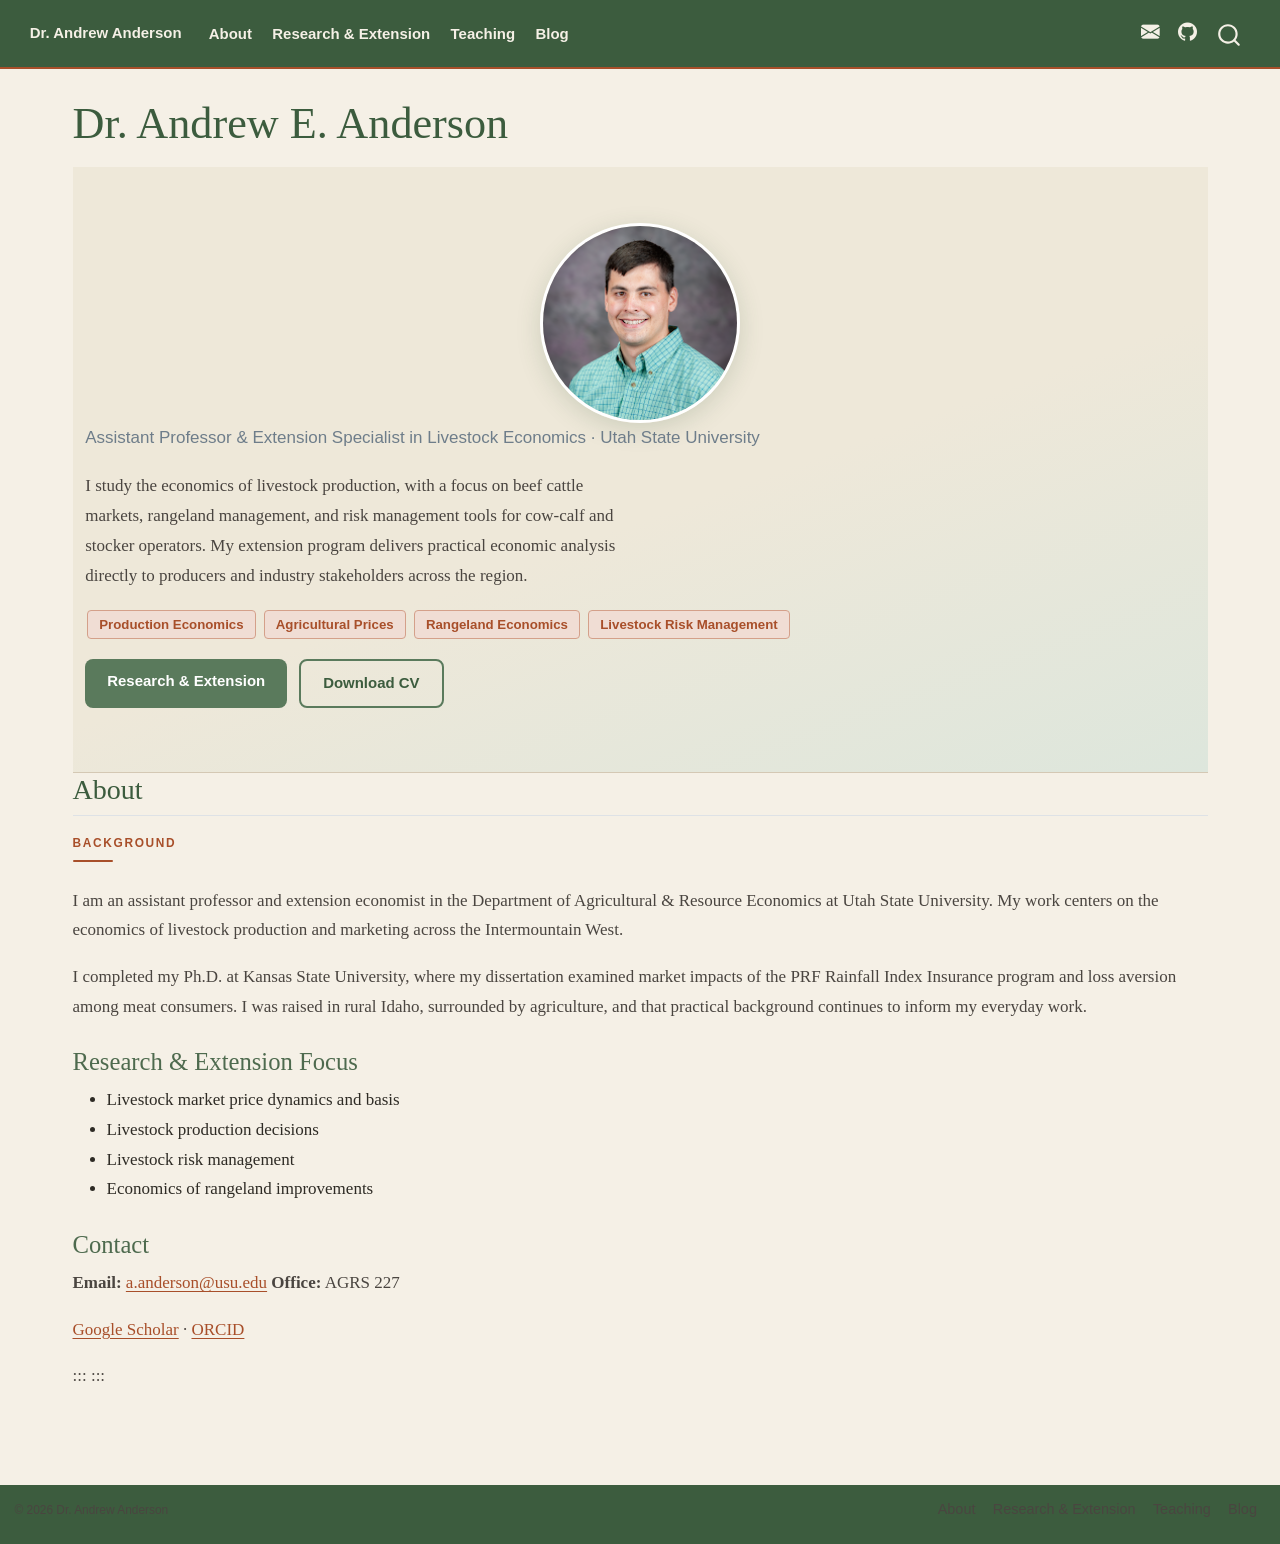
==== docs/index.html @ 00d7567e "Fix headshotalighnment" ====
<!DOCTYPE html>
<html xmlns="http://www.w3.org/1999/xhtml" lang="en" xml:lang="en"><head>

<meta charset="utf-8">
<meta name="generator" content="quarto-1.9.29">

<meta name="viewport" content="width=device-width, initial-scale=1.0, user-scalable=yes">


<title>Dr.&nbsp;Andrew Anderson</title>
<style>
/* Default styles provided by pandoc.
** See https://pandoc.org/MANUAL.html#variables-for-html for config info.
*/
code{white-space: pre-wrap;}
span.smallcaps{font-variant: small-caps;}
div.columns{display: flex; gap: min(4vw, 1.5em);}
div.column{flex: auto; overflow-x: auto;}
div.hanging-indent{margin-left: 1.5em; text-indent: -1.5em;}
ul.task-list{list-style: none;}
ul.task-list li input[type="checkbox"] {
  width: 0.8em;
  margin: 0 0.8em 0.2em -1em; /* quarto-specific, see https://github.com/quarto-dev/quarto-cli/issues/4556 */ 
  vertical-align: middle;
}
</style>


<script src="site_libs/quarto-nav/quarto-nav.js"></script>
<script src="site_libs/quarto-nav/headroom.min.js"></script>
<script src="site_libs/clipboard/clipboard.min.js"></script>
<script src="site_libs/quarto-search/autocomplete.umd.js"></script>
<script src="site_libs/quarto-search/fuse.min.js"></script>
<script src="site_libs/quarto-search/quarto-search.js"></script>
<meta name="quarto:offset" content="./">
<link href="./images/Headshot.png" rel="icon" type="image/png">
<script src="site_libs/quarto-html/quarto.js" type="module"></script>
<script src="site_libs/quarto-html/tabsets/tabsets.js" type="module"></script>
<script src="site_libs/quarto-html/popper.min.js"></script>
<script src="site_libs/quarto-html/tippy.umd.min.js"></script>
<script src="site_libs/quarto-html/anchor.min.js"></script>
<link href="site_libs/quarto-html/tippy.css" rel="stylesheet">
<link href="site_libs/quarto-html/quarto-syntax-highlighting-dfa48a90d809c806c7ea2d5aecd9fc66.css" rel="stylesheet" id="quarto-text-highlighting-styles">
<script src="site_libs/bootstrap/bootstrap.min.js"></script>
<link href="site_libs/bootstrap/bootstrap-icons.css" rel="stylesheet">
<link href="site_libs/bootstrap/bootstrap-d1b714ae72debda6baafd112ce04a500.min.css" rel="stylesheet" append-hash="true" id="quarto-bootstrap" data-mode="light">
<script id="quarto-search-options" type="application/json">{
  "location": "navbar",
  "copy-button": false,
  "collapse-after": 3,
  "panel-placement": "end",
  "type": "overlay",
  "limit": 50,
  "keyboard-shortcut": [
    "f",
    "/",
    "s"
  ],
  "show-item-context": false,
  "language": {
    "search-no-results-text": "No results",
    "search-matching-documents-text": "matching documents",
    "search-copy-link-title": "Copy link to search",
    "search-hide-matches-text": "Hide additional matches",
    "search-more-match-text": "more match in this document",
    "search-more-matches-text": "more matches in this document",
    "search-clear-button-title": "Clear",
    "search-text-placeholder": "",
    "search-detached-cancel-button-title": "Cancel",
    "search-submit-button-title": "Submit",
    "search-label": "Search"
  }
}</script>
<style>html{ scroll-behavior: smooth; }</style>


<link rel="stylesheet" href="styles.css">
</head>

<body class="nav-fixed quarto-light">

<div id="quarto-search-results"></div>
  <header id="quarto-header" class="headroom fixed-top">
    <nav class="navbar navbar-expand-lg " data-bs-theme="dark">
      <div class="navbar-container container-fluid">
      <div class="navbar-brand-container mx-auto">
    <a class="navbar-brand" href="./index.html">
    <span class="navbar-title">Dr.&nbsp;Andrew Anderson</span>
    </a>
  </div>
            <div id="quarto-search" class="" title="Search"></div>
          <button class="navbar-toggler" type="button" data-bs-toggle="collapse" data-bs-target="#navbarCollapse" aria-controls="navbarCollapse" role="menu" aria-expanded="false" aria-label="Toggle navigation" onclick="if (window.quartoToggleHeadroom) { window.quartoToggleHeadroom(); }">
  <span class="navbar-toggler-icon"></span>
</button>
          <div class="collapse navbar-collapse" id="navbarCollapse">
            <ul class="navbar-nav navbar-nav-scroll me-auto">
  <li class="nav-item">
    <a class="nav-link active" href="./index.html" aria-current="page"> 
<span class="menu-text">About</span></a>
  </li>  
  <li class="nav-item">
    <a class="nav-link" href="./work.html"> 
<span class="menu-text">Research &amp; Extension</span></a>
  </li>  
  <li class="nav-item">
    <a class="nav-link" href="./teaching.html"> 
<span class="menu-text">Teaching</span></a>
  </li>  
  <li class="nav-item">
    <a class="nav-link" href="./blog/index.html"> 
<span class="menu-text">Blog</span></a>
  </li>  
</ul>
            <ul class="navbar-nav navbar-nav-scroll ms-auto">
  <li class="nav-item compact">
    <a class="nav-link" href="mailto:andrewemeryanderson@gmail.com"> <i class="bi bi-envelope-fill" role="img" aria-label="Email">
</i> 
<span class="menu-text"></span></a>
  </li>  
  <li class="nav-item compact">
    <a class="nav-link" href="https://github.com/yourusername"> <i class="bi bi-github" role="img" aria-label="GitHub">
</i> 
<span class="menu-text"></span></a>
  </li>  
</ul>
          </div> <!-- /navcollapse -->
            <div class="quarto-navbar-tools">
</div>
      </div> <!-- /container-fluid -->
    </nav>
</header>
<!-- content -->
<div id="quarto-content" class="quarto-container page-columns page-rows-contents page-layout-full page-navbar">
<!-- sidebar -->
<!-- margin-sidebar -->
    
<!-- main -->
<main class="content column-page" id="quarto-document-content"><header id="title-block-header" class="quarto-title-block"><h1 style="font-size:2.6rem; color:#3c5c3e; line-height:1.15; margin-bottom:0.2rem;" class="title display-7">
          Dr. Andrew E. Anderson
        </h1></header>




<div class="hero-band">
  <div class="container">
    <div class="row align-items-left g-5">
      <div class="col-md-auto text-center">
      <img src="images/Headshot.png" class="profile-photo" alt="Dr. Andrew E. Anderson">
      </div>
      <div class="col">
        
        <p style="font-family:Arial,sans-serif; font-size:1rem; color:#6e7d8a; margin-bottom:1.1rem;">
          Assistant Professor &amp; Extension Specialist in Livestock Economics · Utah State University
        </p>
        <p style="max-width:560px;">
          I study the economics of livestock production, with a focus on beef cattle markets,
          rangeland management, and risk management tools for cow-calf and
          stocker operators. My extension program delivers practical economic analysis directly to
          producers and industry stakeholders across the region.
        </p>
        <div class="mb-3">
          <span class="tag">Production Economics</span>
          <span class="tag">Agricultural Prices</span>
          <span class="tag">Rangeland Economics</span>
          <span class="tag">Livestock Risk Management</span>
        </div>
        <div style="display:flex; gap:12px; flex-wrap:wrap; margin-top:4px;">
          <a href="./work.html" class="btn-sage">Research &amp; Extension</a>
          <a href="cv.pdf" class="btn-outline">Download CV</a>
        </div>
      </div>
    </div>
  </div>
</div>
<section id="about" class="level2">
<h2 class="anchored" data-anchor-id="about">About</h2>
<span class="section-label">Background</span>
<div class="rule-accent">

</div>
<p>I am an assistant professor and extension economist in the Department of Agricultural &amp; Resource Economics at Utah State University. My work centers on the economics of livestock production and marketing across the Intermountain West.</p>
<p>I completed my Ph.D.&nbsp;at Kansas State University, where my dissertation examined market impacts of the PRF Rainfall Index Insurance program and loss aversion among meat consumers. I was raised in rural Idaho, surrounded by agriculture, and that practical background continues to inform my everyday work.</p>
<div class="row mt-4">
<section id="research-extension-focus" class="level3 col-md-8">
<h3 class="anchored" data-anchor-id="research-extension-focus">Research &amp; Extension Focus</h3>
<ul>
<li>Livestock market price dynamics and basis</li>
<li>Livestock production decisions</li>
<li>Livestock risk management</li>
<li>Economics of rangeland improvements</li>
</ul>
</section>
</div>
<section id="contact" class="level3">
<h3 class="anchored" data-anchor-id="contact">Contact</h3>
<p><strong>Email:</strong> <a href="mailto:a.anderson@usu.edu">a.anderson@usu.edu</a> <strong>Office:</strong> AGRS 227</p>
<p><a href="https://scholar.google.com/citations?user=sE1rhdYAAAAJ&amp;hl=en">Google Scholar</a> · <a href="https://orcid.org/0009-0000-9478-0703">ORCID</a></p>
<p>::: :::</p>


</section>
</section>

</main> <!-- /main -->
<script id="quarto-html-after-body" type="application/javascript">
  window.document.addEventListener("DOMContentLoaded", function (event) {
    const icon = "";
    const anchorJS = new window.AnchorJS();
    anchorJS.options = {
      placement: 'right',
      icon: icon
    };
    anchorJS.add('.anchored');
    const isCodeAnnotation = (el) => {
      for (const clz of el.classList) {
        if (clz.startsWith('code-annotation-')) {                     
          return true;
        }
      }
      return false;
    }
    const onCopySuccess = function(e) {
      // button target
      const button = e.trigger;
      // don't keep focus
      button.blur();
      // flash "checked"
      button.classList.add('code-copy-button-checked');
      var currentTitle = button.getAttribute("title");
      button.setAttribute("title", "Copied!");
      let tooltip;
      if (window.bootstrap) {
        button.setAttribute("data-bs-toggle", "tooltip");
        button.setAttribute("data-bs-placement", "left");
        button.setAttribute("data-bs-title", "Copied!");
        tooltip = new bootstrap.Tooltip(button, 
          { trigger: "manual", 
            customClass: "code-copy-button-tooltip",
            offset: [0, -8]});
        tooltip.show();    
      }
      setTimeout(function() {
        if (tooltip) {
          tooltip.hide();
          button.removeAttribute("data-bs-title");
          button.removeAttribute("data-bs-toggle");
          button.removeAttribute("data-bs-placement");
        }
        button.setAttribute("title", currentTitle);
        button.classList.remove('code-copy-button-checked');
      }, 1000);
      // clear code selection
      e.clearSelection();
    }
    const getTextToCopy = function(trigger) {
      const outerScaffold = trigger.parentElement.cloneNode(true);
      const codeEl = outerScaffold.querySelector('code');
      for (const childEl of codeEl.children) {
        if (isCodeAnnotation(childEl)) {
          childEl.remove();
        }
      }
      return codeEl.innerText;
    }
    const clipboard = new window.ClipboardJS('.code-copy-button:not([data-in-quarto-modal])', {
      text: getTextToCopy
    });
    clipboard.on('success', onCopySuccess);
    if (window.document.getElementById('quarto-embedded-source-code-modal')) {
      const clipboardModal = new window.ClipboardJS('.code-copy-button[data-in-quarto-modal]', {
        text: getTextToCopy,
        container: window.document.getElementById('quarto-embedded-source-code-modal')
      });
      clipboardModal.on('success', onCopySuccess);
    }
      var localhostRegex = new RegExp(/^(?:http|https):\/\/localhost\:?[0-9]*\//);
      var mailtoRegex = new RegExp(/^mailto:/);
        var filterRegex = new RegExp("https:\/\/aanderson-agecon\.github\.io");
      var isInternal = (href) => {
          return filterRegex.test(href) || localhostRegex.test(href) || mailtoRegex.test(href);
      }
      // Inspect non-navigation links and adorn them if external
     var links = window.document.querySelectorAll('a[href]:not(.nav-link):not(.navbar-brand):not(.toc-action):not(.sidebar-link):not(.sidebar-item-toggle):not(.pagination-link):not(.no-external):not([aria-hidden]):not(.dropdown-item):not(.quarto-navigation-tool):not(.about-link)');
      for (var i=0; i<links.length; i++) {
        const link = links[i];
        if (!isInternal(link.href)) {
          // undo the damage that might have been done by quarto-nav.js in the case of
          // links that we want to consider external
          if (link.dataset.originalHref !== undefined) {
            link.href = link.dataset.originalHref;
          }
            // target, if specified
            link.setAttribute("target", "_blank");
            if (link.getAttribute("rel") === null) {
              link.setAttribute("rel", "noopener");
            }
        }
      }
    function tippyHover(el, contentFn, onTriggerFn, onUntriggerFn) {
      const config = {
        allowHTML: true,
        maxWidth: 500,
        delay: 100,
        arrow: false,
        appendTo: function(el) {
            return el.parentElement;
        },
        interactive: true,
        interactiveBorder: 10,
        theme: 'quarto',
        placement: 'bottom-start',
      };
      if (contentFn) {
        config.content = contentFn;
      }
      if (onTriggerFn) {
        config.onTrigger = onTriggerFn;
      }
      if (onUntriggerFn) {
        config.onUntrigger = onUntriggerFn;
      }
      window.tippy(el, config); 
    }
    const noterefs = window.document.querySelectorAll('a[role="doc-noteref"]');
    for (var i=0; i<noterefs.length; i++) {
      const ref = noterefs[i];
      tippyHover(ref, function() {
        // use id or data attribute instead here
        let href = ref.getAttribute('data-footnote-href') || ref.getAttribute('href');
        try { href = new URL(href).hash; } catch {}
        const id = href.replace(/^#\/?/, "");
        const note = window.document.getElementById(id);
        if (note) {
          return note.innerHTML;
        } else {
          return "";
        }
      });
    }
    const xrefs = window.document.querySelectorAll('a.quarto-xref');
    const processXRef = (id, note) => {
      // Strip column container classes
      const stripColumnClz = (el) => {
        el.classList.remove("page-full", "page-columns");
        if (el.children) {
          for (const child of el.children) {
            stripColumnClz(child);
          }
        }
      }
      stripColumnClz(note)
      if (id === null || id.startsWith('sec-')) {
        // Special case sections, only their first couple elements
        const container = document.createElement("div");
        if (note.children && note.children.length > 2) {
          container.appendChild(note.children[0].cloneNode(true));
          for (let i = 1; i < note.children.length; i++) {
            const child = note.children[i];
            if (child.tagName === "P" && child.innerText === "") {
              continue;
            } else {
              container.appendChild(child.cloneNode(true));
              break;
            }
          }
          if (window.Quarto?.typesetMath) {
            window.Quarto.typesetMath(container);
          }
          return container.innerHTML
        } else {
          if (window.Quarto?.typesetMath) {
            window.Quarto.typesetMath(note);
          }
          return note.innerHTML;
        }
      } else {
        // Remove any anchor links if they are present
        const anchorLink = note.querySelector('a.anchorjs-link');
        if (anchorLink) {
          anchorLink.remove();
        }
        if (window.Quarto?.typesetMath) {
          window.Quarto.typesetMath(note);
        }
        if (note.classList.contains("callout")) {
          return note.outerHTML;
        } else {
          return note.innerHTML;
        }
      }
    }
    for (var i=0; i<xrefs.length; i++) {
      const xref = xrefs[i];
      tippyHover(xref, undefined, function(instance) {
        instance.disable();
        let url = xref.getAttribute('href');
        let hash = undefined; 
        if (url.startsWith('#')) {
          hash = url;
        } else {
          try { hash = new URL(url).hash; } catch {}
        }
        if (hash) {
          const id = hash.replace(/^#\/?/, "");
          const note = window.document.getElementById(id);
          if (note !== null) {
            try {
              const html = processXRef(id, note.cloneNode(true));
              instance.setContent(html);
            } finally {
              instance.enable();
              instance.show();
            }
          } else {
            // See if we can fetch this
            fetch(url.split('#')[0])
            .then(res => res.text())
            .then(html => {
              const parser = new DOMParser();
              const htmlDoc = parser.parseFromString(html, "text/html");
              const note = htmlDoc.getElementById(id);
              if (note !== null) {
                const html = processXRef(id, note);
                instance.setContent(html);
              } 
            }).finally(() => {
              instance.enable();
              instance.show();
            });
          }
        } else {
          // See if we can fetch a full url (with no hash to target)
          // This is a special case and we should probably do some content thinning / targeting
          fetch(url)
          .then(res => res.text())
          .then(html => {
            const parser = new DOMParser();
            const htmlDoc = parser.parseFromString(html, "text/html");
            const note = htmlDoc.querySelector('main.content');
            if (note !== null) {
              // This should only happen for chapter cross references
              // (since there is no id in the URL)
              // remove the first header
              if (note.children.length > 0 && note.children[0].tagName === "HEADER") {
                note.children[0].remove();
              }
              const html = processXRef(null, note);
              instance.setContent(html);
            } 
          }).finally(() => {
            instance.enable();
            instance.show();
          });
        }
      }, function(instance) {
      });
    }
        let selectedAnnoteEl;
        const selectorForAnnotation = ( cell, annotation) => {
          let cellAttr = 'data-code-cell="' + cell + '"';
          let lineAttr = 'data-code-annotation="' +  annotation + '"';
          const selector = 'span[' + cellAttr + '][' + lineAttr + ']';
          return selector;
        }
        const selectCodeLines = (annoteEl) => {
          const doc = window.document;
          const targetCell = annoteEl.getAttribute("data-target-cell");
          const targetAnnotation = annoteEl.getAttribute("data-target-annotation");
          const annoteSpan = window.document.querySelector(selectorForAnnotation(targetCell, targetAnnotation));
          const lines = annoteSpan.getAttribute("data-code-lines").split(",");
          const lineIds = lines.map((line) => {
            return targetCell + "-" + line;
          })
          let top = null;
          let height = null;
          let parent = null;
          if (lineIds.length > 0) {
              //compute the position of the single el (top and bottom and make a div)
              const el = window.document.getElementById(lineIds[0]);
              top = el.offsetTop;
              height = el.offsetHeight;
              parent = el.parentElement.parentElement;
            if (lineIds.length > 1) {
              const lastEl = window.document.getElementById(lineIds[lineIds.length - 1]);
              const bottom = lastEl.offsetTop + lastEl.offsetHeight;
              height = bottom - top;
            }
            if (top !== null && height !== null && parent !== null) {
              // cook up a div (if necessary) and position it 
              let div = window.document.getElementById("code-annotation-line-highlight");
              if (div === null) {
                div = window.document.createElement("div");
                div.setAttribute("id", "code-annotation-line-highlight");
                div.style.position = 'absolute';
                parent.appendChild(div);
              }
              div.style.top = top - 2 + "px";
              div.style.height = height + 4 + "px";
              div.style.left = 0;
              let gutterDiv = window.document.getElementById("code-annotation-line-highlight-gutter");
              if (gutterDiv === null) {
                gutterDiv = window.document.createElement("div");
                gutterDiv.setAttribute("id", "code-annotation-line-highlight-gutter");
                gutterDiv.style.position = 'absolute';
                const codeCell = window.document.getElementById(targetCell);
                const gutter = codeCell.querySelector('.code-annotation-gutter');
                gutter.appendChild(gutterDiv);
              }
              gutterDiv.style.top = top - 2 + "px";
              gutterDiv.style.height = height + 4 + "px";
            }
            selectedAnnoteEl = annoteEl;
          }
        };
        const unselectCodeLines = () => {
          const elementsIds = ["code-annotation-line-highlight", "code-annotation-line-highlight-gutter"];
          elementsIds.forEach((elId) => {
            const div = window.document.getElementById(elId);
            if (div) {
              div.remove();
            }
          });
          selectedAnnoteEl = undefined;
        };
          // Handle positioning of the toggle
      window.addEventListener(
        "resize",
        throttle(() => {
          elRect = undefined;
          if (selectedAnnoteEl) {
            selectCodeLines(selectedAnnoteEl);
          }
        }, 10)
      );
      function throttle(fn, ms) {
      let throttle = false;
      let timer;
        return (...args) => {
          if(!throttle) { // first call gets through
              fn.apply(this, args);
              throttle = true;
          } else { // all the others get throttled
              if(timer) clearTimeout(timer); // cancel #2
              timer = setTimeout(() => {
                fn.apply(this, args);
                timer = throttle = false;
              }, ms);
          }
        };
      }
        // Attach click handler to the DT
        const annoteDls = window.document.querySelectorAll('dt[data-target-cell]');
        for (const annoteDlNode of annoteDls) {
          annoteDlNode.addEventListener('click', (event) => {
            const clickedEl = event.target;
            if (clickedEl !== selectedAnnoteEl) {
              unselectCodeLines();
              const activeEl = window.document.querySelector('dt[data-target-cell].code-annotation-active');
              if (activeEl) {
                activeEl.classList.remove('code-annotation-active');
              }
              selectCodeLines(clickedEl);
              clickedEl.classList.add('code-annotation-active');
            } else {
              // Unselect the line
              unselectCodeLines();
              clickedEl.classList.remove('code-annotation-active');
            }
          });
        }
    const findCites = (el) => {
      const parentEl = el.parentElement;
      if (parentEl) {
        const cites = parentEl.dataset.cites;
        if (cites) {
          return {
            el,
            cites: cites.split(' ')
          };
        } else {
          return findCites(el.parentElement)
        }
      } else {
        return undefined;
      }
    };
    var bibliorefs = window.document.querySelectorAll('a[role="doc-biblioref"]');
    for (var i=0; i<bibliorefs.length; i++) {
      const ref = bibliorefs[i];
      const citeInfo = findCites(ref);
      if (citeInfo) {
        tippyHover(citeInfo.el, function() {
          var popup = window.document.createElement('div');
          citeInfo.cites.forEach(function(cite) {
            var citeDiv = window.document.createElement('div');
            citeDiv.classList.add('hanging-indent');
            citeDiv.classList.add('csl-entry');
            var biblioDiv = window.document.getElementById('ref-' + cite);
            if (biblioDiv) {
              citeDiv.innerHTML = biblioDiv.innerHTML;
            }
            popup.appendChild(citeDiv);
          });
          return popup.innerHTML;
        });
      }
    }
  });
  </script>
</div> <!-- /content -->
<footer class="footer">
  <div class="nav-footer">
    <div class="nav-footer-left">
<p>© 2026 Dr.&nbsp;Andrew Anderson</p>
</div>   
    <div class="nav-footer-center">
      &nbsp;
    </div>
    <div class="nav-footer-right">
      <ul class="footer-items list-unstyled">
    <li class="nav-item">
    <a class="nav-link" href="./index.html">
<p>About</p>
</a>
  </li>  
    <li class="nav-item">
    <a class="nav-link" href="./work.html">
<p>Research &amp; Extension</p>
</a>
  </li>  
    <li class="nav-item">
    <a class="nav-link" href="./teaching.html">
<p>Teaching</p>
</a>
  </li>  
    <li class="nav-item">
    <a class="nav-link" href="./blog/index.html">
<p>Blog</p>
</a>
  </li>  
</ul>
    </div>
  </div>
</footer>




<script src="site_libs/quarto-html/zenscroll-min.js"></script>
</body></html>
---- docs/site_libs/quarto-html/tippy.css ----
.tippy-box[data-animation=fade][data-state=hidden]{opacity:0}[data-tippy-root]{max-width:calc(100vw - 10px)}.tippy-box{position:relative;background-color:#333;color:#fff;border-radius:4px;font-size:14px;line-height:1.4;white-space:normal;outline:0;transition-property:transform,visibility,opacity}.tippy-box[data-placement^=top]>.tippy-arrow{bottom:0}.tippy-box[data-placement^=top]>.tippy-arrow:before{bottom:-7px;left:0;border-width:8px 8px 0;border-top-color:initial;transform-origin:center top}.tippy-box[data-placement^=bottom]>.tippy-arrow{top:0}.tippy-box[data-placement^=bottom]>.tippy-arrow:before{top:-7px;left:0;border-width:0 8px 8px;border-bottom-color:initial;transform-origin:center bottom}.tippy-box[data-placement^=left]>.tippy-arrow{right:0}.tippy-box[data-placement^=left]>.tippy-arrow:before{border-width:8px 0 8px 8px;border-left-color:initial;right:-7px;transform-origin:center left}.tippy-box[data-placement^=right]>.tippy-arrow{left:0}.tippy-box[data-placement^=right]>.tippy-arrow:before{left:-7px;border-width:8px 8px 8px 0;border-right-color:initial;transform-origin:center right}.tippy-box[data-inertia][data-state=visible]{transition-timing-function:cubic-bezier(.54,1.5,.38,1.11)}.tippy-arrow{width:16px;height:16px;color:#333}.tippy-arrow:before{content:"";position:absolute;border-color:transparent;border-style:solid}.tippy-content{position:relative;padding:5px 9px;z-index:1}
---- docs/site_libs/quarto-html/quarto-syntax-highlighting-dfa48a90d809c806c7ea2d5aecd9fc66.css ----
/* quarto syntax highlight colors */
:root {
  --quarto-hl-ot-color: #003B4F;
  --quarto-hl-at-color: #657422;
  --quarto-hl-ss-color: #20794D;
  --quarto-hl-an-color: #5E5E5E;
  --quarto-hl-fu-color: #4758AB;
  --quarto-hl-st-color: #20794D;
  --quarto-hl-cf-color: #003B4F;
  --quarto-hl-op-color: #5E5E5E;
  --quarto-hl-er-color: #AD0000;
  --quarto-hl-bn-color: #AD0000;
  --quarto-hl-al-color: #AD0000;
  --quarto-hl-va-color: #111111;
  --quarto-hl-bu-color: inherit;
  --quarto-hl-ex-color: inherit;
  --quarto-hl-pp-color: #AD0000;
  --quarto-hl-in-color: #5E5E5E;
  --quarto-hl-vs-color: #20794D;
  --quarto-hl-wa-color: #5E5E5E;
  --quarto-hl-do-color: #5E5E5E;
  --quarto-hl-im-color: #00769E;
  --quarto-hl-ch-color: #20794D;
  --quarto-hl-dt-color: #AD0000;
  --quarto-hl-fl-color: #AD0000;
  --quarto-hl-co-color: #5E5E5E;
  --quarto-hl-cv-color: #5E5E5E;
  --quarto-hl-cn-color: #8f5902;
  --quarto-hl-sc-color: #5E5E5E;
  --quarto-hl-dv-color: #AD0000;
  --quarto-hl-kw-color: #003B4F;
}

/* other quarto variables */
:root {
  --quarto-font-monospace: SFMono-Regular, Menlo, Monaco, Consolas, "Liberation Mono", "Courier New", monospace;
}

/* syntax highlight based on Pandoc's rules */
pre > code.sourceCode > span {
  color: #003B4F;
}

code.sourceCode > span {
  color: #003B4F;
}

div.sourceCode,
div.sourceCode pre.sourceCode {
  color: #003B4F;
}

/* Normal */
code span {
  color: #003B4F;
}

/* Alert */
code span.al {
  color: #AD0000;
  font-style: inherit;
}

/* Annotation */
code span.an {
  color: #5E5E5E;
  font-style: inherit;
}

/* Attribute */
code span.at {
  color: #657422;
  font-style: inherit;
}

/* BaseN */
code span.bn {
  color: #AD0000;
  font-style: inherit;
}

/* BuiltIn */
code span.bu {
  font-style: inherit;
}

/* ControlFlow */
code span.cf {
  color: #003B4F;
  font-weight: bold;
  font-style: inherit;
}

/* Char */
code span.ch {
  color: #20794D;
  font-style: inherit;
}

/* Constant */
code span.cn {
  color: #8f5902;
  font-style: inherit;
}

/* Comment */
code span.co {
  color: #5E5E5E;
  font-style: inherit;
}

/* CommentVar */
code span.cv {
  color: #5E5E5E;
  font-style: italic;
}

/* Documentation */
code span.do {
  color: #5E5E5E;
  font-style: italic;
}

/* DataType */
code span.dt {
  color: #AD0000;
  font-style: inherit;
}

/* DecVal */
code span.dv {
  color: #AD0000;
  font-style: inherit;
}

/* Error */
code span.er {
  color: #AD0000;
  font-style: inherit;
}

/* Extension */
code span.ex {
  font-style: inherit;
}

/* Float */
code span.fl {
  color: #AD0000;
  font-style: inherit;
}

/* Function */
code span.fu {
  color: #4758AB;
  font-style: inherit;
}

/* Import */
code span.im {
  color: #00769E;
  font-style: inherit;
}

/* Information */
code span.in {
  color: #5E5E5E;
  font-style: inherit;
}

/* Keyword */
code span.kw {
  color: #003B4F;
  font-weight: bold;
  font-style: inherit;
}

/* Operator */
code span.op {
  color: #5E5E5E;
  font-style: inherit;
}

/* Other */
code span.ot {
  color: #003B4F;
  font-style: inherit;
}

/* Preprocessor */
code span.pp {
  color: #AD0000;
  font-style: inherit;
}

/* SpecialChar */
code span.sc {
  color: #5E5E5E;
  font-style: inherit;
}

/* SpecialString */
code span.ss {
  color: #20794D;
  font-style: inherit;
}

/* String */
code span.st {
  color: #20794D;
  font-style: inherit;
}

/* Variable */
code span.va {
  color: #111111;
  font-style: inherit;
}

/* VerbatimString */
code span.vs {
  color: #20794D;
  font-style: inherit;
}

/* Warning */
code span.wa {
  color: #5E5E5E;
  font-style: italic;
}

.prevent-inlining {
  content: "</";
}

/*# sourceMappingURL=916b8b1f574d6be81b69014f6125e791.css.map */
---- docs/styles.css ----
/* ══════════════════════════════════════════════════════
   Dr. Andrew Anderson — Quarto Website
   Palette: sage, rust, sand — western livestock
   ══════════════════════════════════════════════════════ */

:root {
  --sage:      #5a7a5c;
  --sage-dk:   #3c5c3e;
  --rust:      #a84f2a;
  --rust-lt:   #f0ddd4;
  --sand:      #f5f0e6;
  --sand-dk:   #ede4d4;
  --slate:     #6e7d8a;
  --charcoal:  #2e2b25;
  --radius:    8px;
  --shadow:    0 2px 12px rgba(0,0,0,0.07);
  --trans:     0.2s ease;
}

/* ── Base ───────────────────────────────────────────── */
body {
  background-color: var(--sand) !important;
  color: var(--charcoal);
  font-family: 'Georgia', serif;
  line-height: 1.75;
}

h1, h2, h3, h4 {
  font-family: 'Georgia', serif;
  font-weight: normal;
  color: var(--sage-dk);
}

p { color: #4a4540; }
a { color: var(--rust); transition: color var(--trans); }
a:hover { color: var(--sage-dk); text-decoration: none; }

hr { border-color: #d8ccbc; margin: 2.5rem 0; }

/* ── Navbar ─────────────────────────────────────────── */
.navbar { background-color: var(--sage-dk) !important; border-bottom: 2px solid var(--rust); }
.navbar-brand,
.navbar-nav .nav-link { color: #f5f0e6 !important; font-family: 'Arial', sans-serif; font-size: 0.88rem; font-weight: 600; }
.navbar-nav .nav-link:hover { color: var(--rust-lt) !important; }

/* ── Hero ───────────────────────────────────────────── */
.hero-band {
  background: linear-gradient(160deg, #eee8d9 55%, #dde6dc 100%);
  padding: 56px 0 64px;
  border-bottom: 1px solid #d4c8b4;
}

.profile-photo {
  width: 200px; height: 200px;
  border-radius: 50%;
  object-fit: cover;
  border: 3px solid white;
  box-shadow: 0 6px 24px rgba(60,92,62,0.18);
}

.profile-placeholder {
  width: 200px; height: 200px;
  border-radius: 50%;
  background: linear-gradient(135deg, #b8ccba 0%, #8aad8d 100%);
  display: flex; align-items: center; justify-content: center;
  font-family: 'Arial', sans-serif; font-size: 0.75rem;
  color: var(--sage-dk); text-align: center;
  border: 3px solid white;
  box-shadow: 0 6px 24px rgba(60,92,62,0.18);
}

/* ── Tags ───────────────────────────────────────────── */
.tag {
  display: inline-block;
  background: var(--rust-lt);
  color: var(--rust);
  border: 1px solid #d4a08a;
  border-radius: 4px;
  padding: 2px 11px;
  font-family: 'Arial', sans-serif;
  font-size: 0.78rem;
  font-weight: 600;
  margin: 3px 2px;
}

/* ── Section label ──────────────────────────────────── */
.section-label {
  display: block;
  font-family: 'Arial', sans-serif;
  font-size: 0.7rem;
  font-weight: 700;
  letter-spacing: 0.14em;
  text-transform: uppercase;
  color: var(--rust);
  margin-bottom: 4px;
}

.rule-accent {
  width: 40px; height: 2px;
  background: var(--rust);
  border-radius: 2px;
  margin: 6px 0 24px;
}

/* ── Buttons ────────────────────────────────────────── */
.btn-sage {
  display: inline-block;
  padding: 9px 22px;
  background: var(--sage);
  color: white !important;
  border-radius: var(--radius);
  font-family: 'Arial', sans-serif;
  font-size: 0.88rem;
  font-weight: 700;
  text-decoration: none;
  transition: background var(--trans);
}
.btn-sage:hover { background: var(--sage-dk); color: white !important; }

.btn-outline {
  display: inline-block;
  padding: 9px 22px;
  background: transparent;
  color: var(--sage-dk) !important;
  border: 2px solid var(--sage);
  border-radius: var(--radius);
  font-family: 'Arial', sans-serif;
  font-size: 0.88rem;
  font-weight: 700;
  text-decoration: none;
  transition: all var(--trans);
}
.btn-outline:hover { background: var(--sage); color: white !important; }

/* ── Publication list ───────────────────────────────── */
.pub-list { list-style: none; padding: 0; }

.pub-item {
  display: flex;
  gap: 16px;
  padding: 18px 0;
  border-bottom: 1px solid #d8ccbc;
}
.pub-item:first-child { border-top: 1px solid #d8ccbc; }

.pub-year {
  font-family: 'Arial', sans-serif;
  font-size: 0.8rem;
  font-weight: 700;
  color: var(--rust);
  min-width: 40px;
  padding-top: 2px;
}

.pub-badge {
  display: inline-block;
  font-family: 'Arial', sans-serif;
  font-size: 0.7rem;
  font-weight: 700;
  padding: 1px 7px;
  border-radius: 3px;
  margin-left: 6px;
  vertical-align: middle;
}
.badge-journal { background: #dce8de; color: var(--sage-dk); }
.badge-wp      { background: var(--rust-lt); color: var(--rust); }
.badge-report  { background: #e6e0d4; color: #5a5040; }

/* ── Tool cards ─────────────────────────────────────── */
.tool-card {
  background: white;
  border-radius: var(--radius);
  padding: 20px 22px;
  border-left: 3px solid var(--sage);
  box-shadow: var(--shadow);
  margin-bottom: 14px;
}
.tool-card h4 { font-size: 1rem; margin-bottom: 4px; }
.tool-card p  { font-size: 0.88rem; margin-bottom: 6px; }

/* ── Courses ────────────────────────────────────────── */
.course-row {
  display: flex;
  justify-content: space-between;
  align-items: baseline;
  padding: 10px 0;
  border-bottom: 1px solid #d8ccbc;
  gap: 12px;
}
.course-row:first-child { border-top: 1px solid #d8ccbc; }
.course-code  { font-family: 'Arial', sans-serif; font-size: 0.78rem; font-weight: 700; color: var(--rust); }
.course-title { font-size: 0.95rem; }
.course-level {
  font-family: 'Arial', sans-serif; font-size: 0.72rem; font-weight: 700;
  color: var(--slate); white-space: nowrap;
}

/* ── CV entries ─────────────────────────────────────── */
.cv-row {
  display: flex; gap: 16px;
  padding: 10px 0;
  border-bottom: 1px solid #d8ccbc;
}
.cv-row:first-child { border-top: 1px solid #d8ccbc; }
.cv-year { font-family: 'Arial', sans-serif; font-size: 0.78rem; font-weight: 700; color: var(--rust); min-width: 52px; padding-top: 2px; }
.cv-title { font-size: 0.95rem; color: var(--charcoal); margin-bottom: 1px; }
.cv-place { font-family: 'Arial', sans-serif; font-size: 0.82rem; color: var(--slate); }

/* ── Blog listing ───────────────────────────────────── */
.quarto-listing-default .card { border: none !important; border-radius: var(--radius) !important; box-shadow: var(--shadow) !important; }
.quarto-listing-default .card-title a { color: var(--sage-dk) !important; }
.quarto-listing-default .listing-category { color: var(--rust) !important; font-weight: 700; }

/* ── Footer ─────────────────────────────────────────── */
.nav-footer { background-color: var(--sage-dk) !important; border-top: none !important; }
.nav-footer, .nav-footer a { color: #aabfac !important; font-family: 'Arial', sans-serif; font-size: 0.85rem; }
.nav-footer a:hover { color: white !important; }
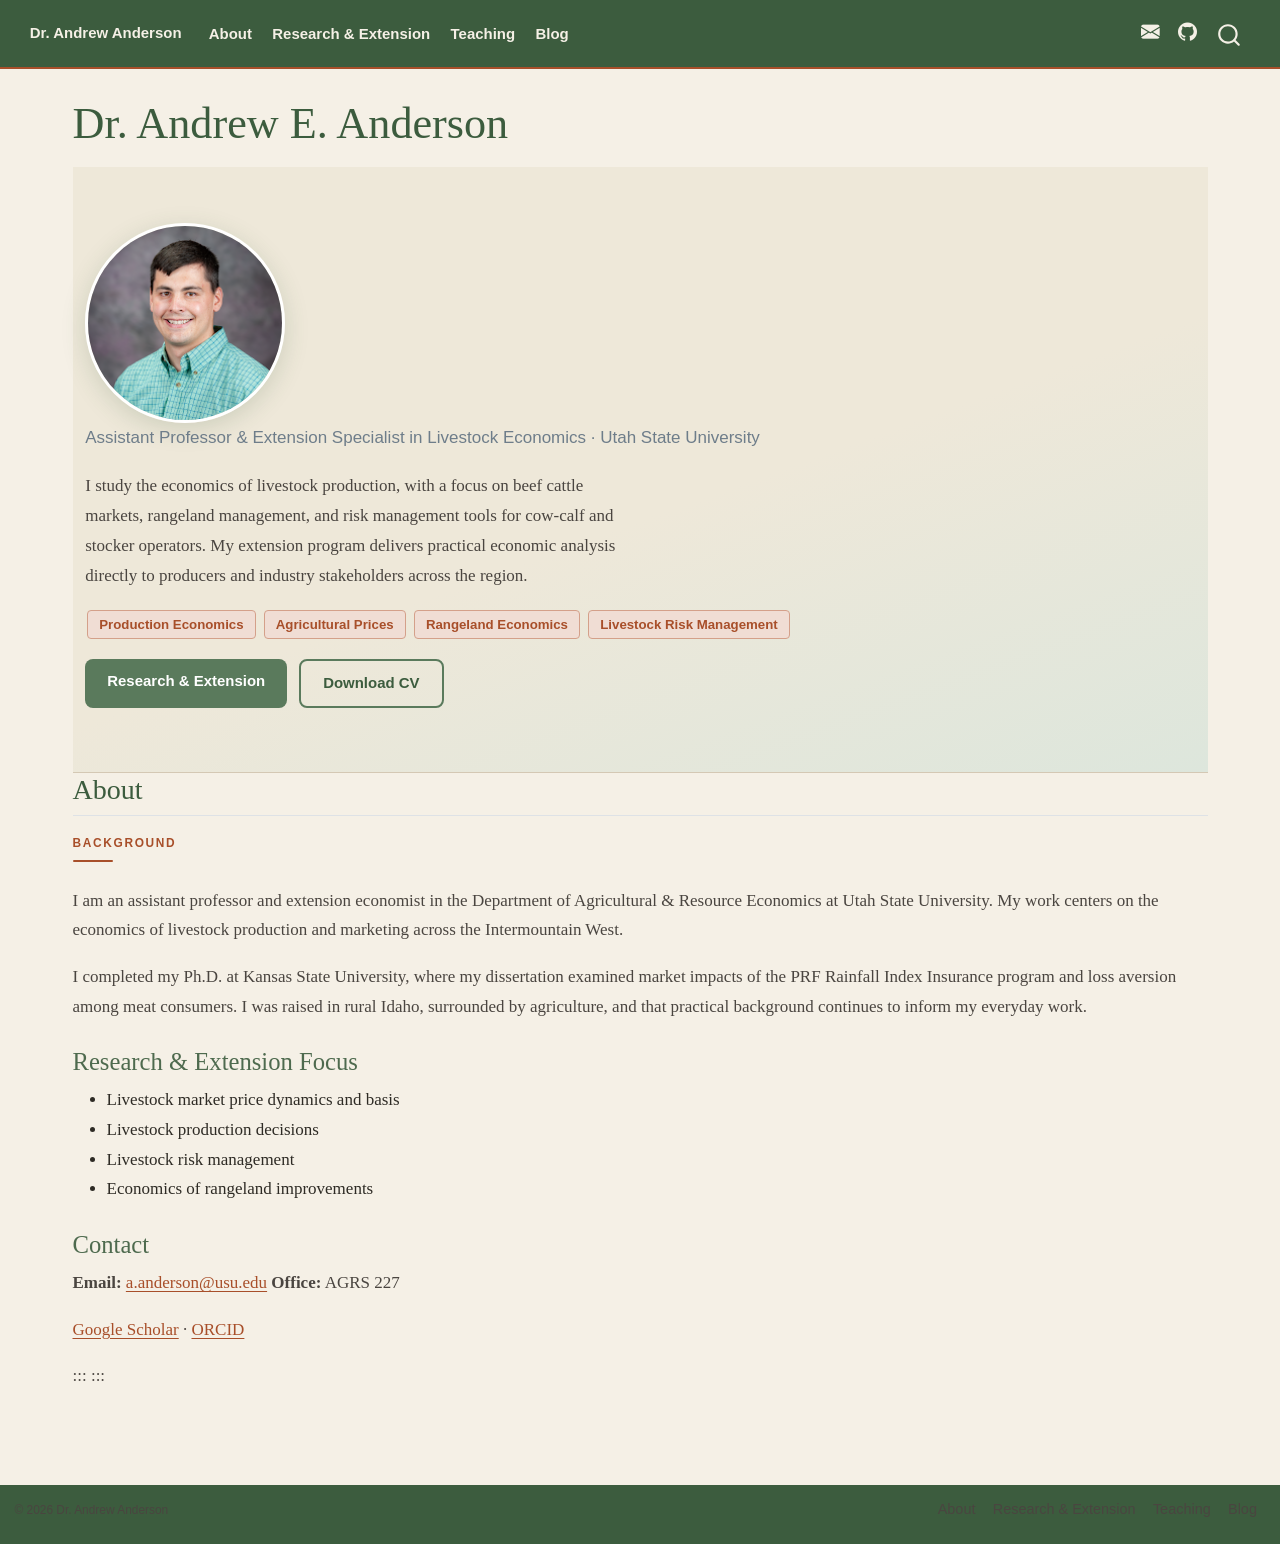
==== commit 5f25db48: "Fix headshot capitalization" ====
--- a/docs/index.html
+++ b/docs/index.html
@@ -145,7 +145,7 @@
 <div class="hero-band">
   <div class="container">
     <div class="row align-items-left g-5">
-      <div class="col-md-auto text-center">
+      <div class="col-md-auto text-left">
       <img src="images/Headshot.png" class="profile-photo" alt="Dr. Andrew E. Anderson">
       </div>
       <div class="col">
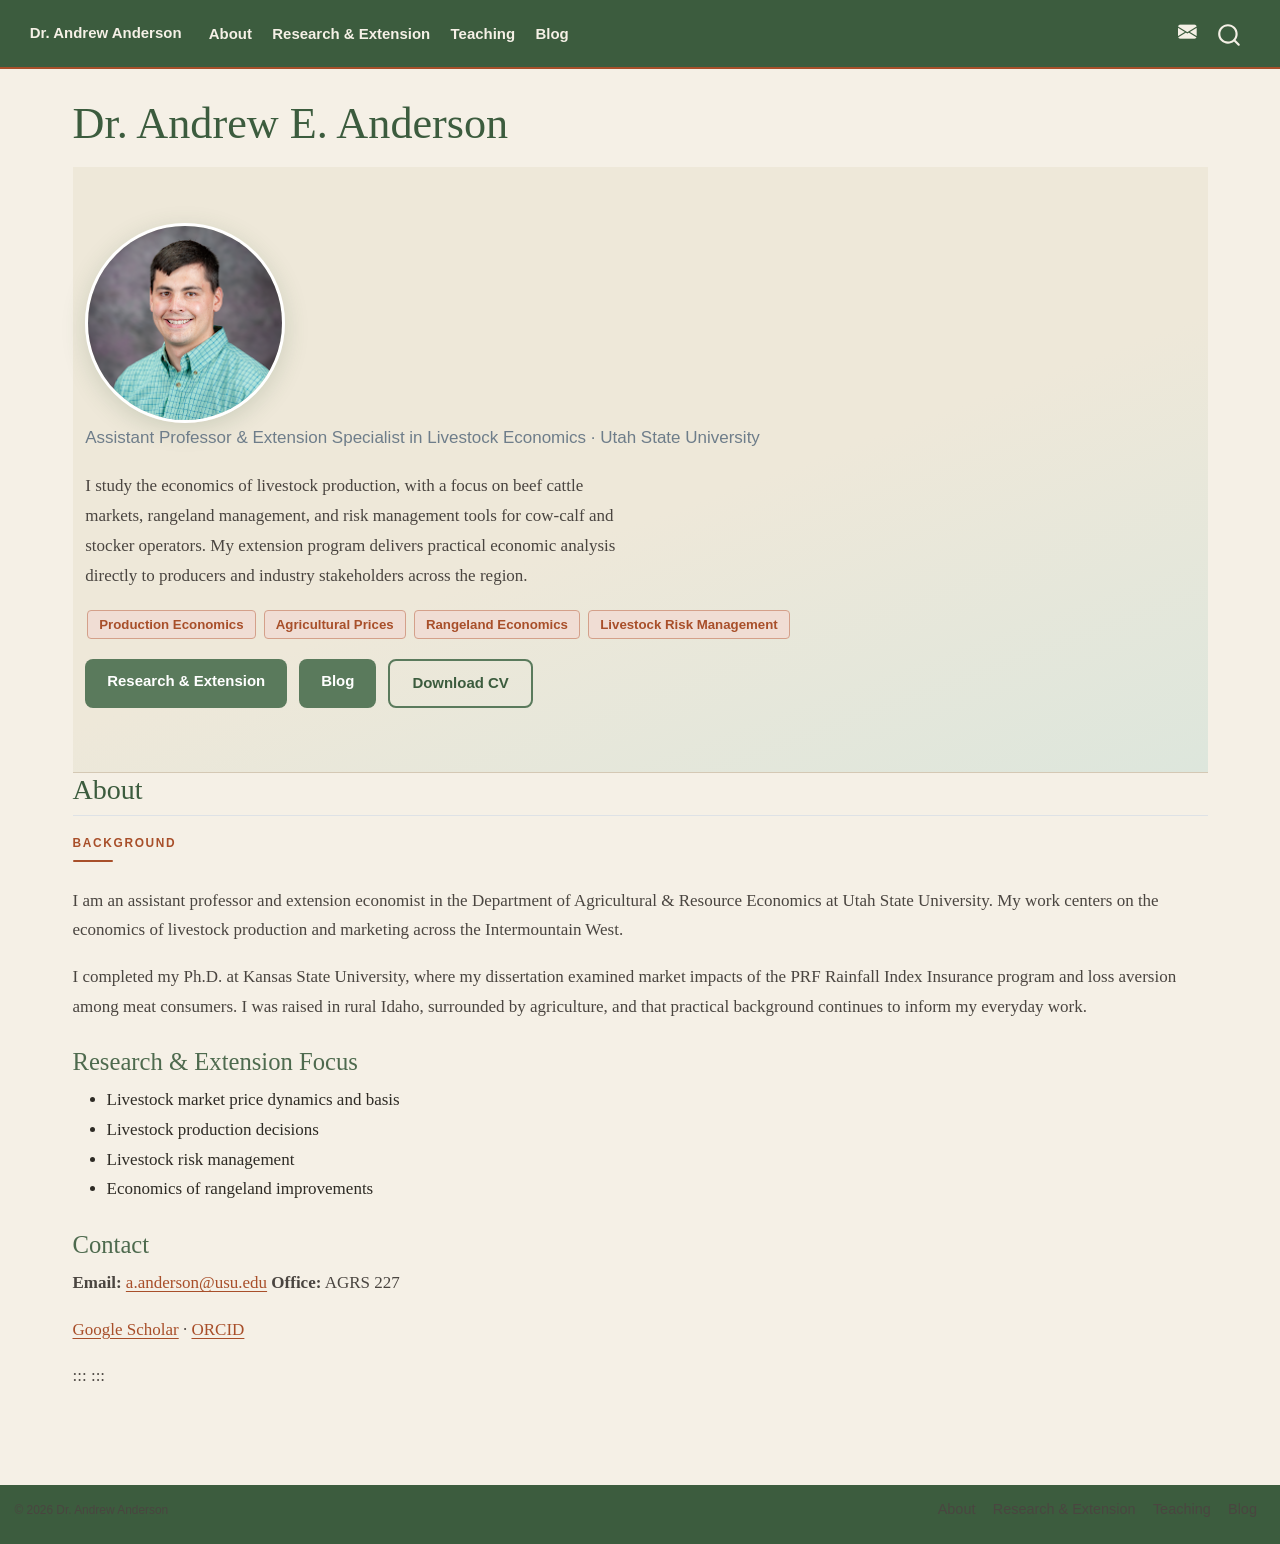
==== commit 440f0c4f: "Update nav and hero buttons" ====
--- a/docs/index.html
+++ b/docs/index.html
@@ -113,12 +113,7 @@
 </ul>
             <ul class="navbar-nav navbar-nav-scroll ms-auto">
   <li class="nav-item compact">
-    <a class="nav-link" href="mailto:andrewemeryanderson@gmail.com"> <i class="bi bi-envelope-fill" role="img" aria-label="Email">
-</i> 
-<span class="menu-text"></span></a>
-  </li>  
-  <li class="nav-item compact">
-    <a class="nav-link" href="https://github.com/yourusername"> <i class="bi bi-github" role="img" aria-label="GitHub">
+    <a class="nav-link" href="mailto:a.anderson@usu.edu"> <i class="bi bi-envelope-fill" role="img" aria-label="Email">
 </i> 
 <span class="menu-text"></span></a>
   </li>  
@@ -166,8 +161,9 @@
           <span class="tag">Livestock Risk Management</span>
         </div>
         <div style="display:flex; gap:12px; flex-wrap:wrap; margin-top:4px;">
-          <a href="./work.html" class="btn-sage">Research &amp; Extension</a>
-          <a href="cv.pdf" class="btn-outline">Download CV</a>
+        <a href="./work.html" class="btn-sage">Research &amp; Extension</a>
+        <a href="./blog/index.html" class="btn-sage">Blog</a>
+        <a href="cv.pdf" class="btn-outline">Download CV</a>
         </div>
       </div>
     </div>
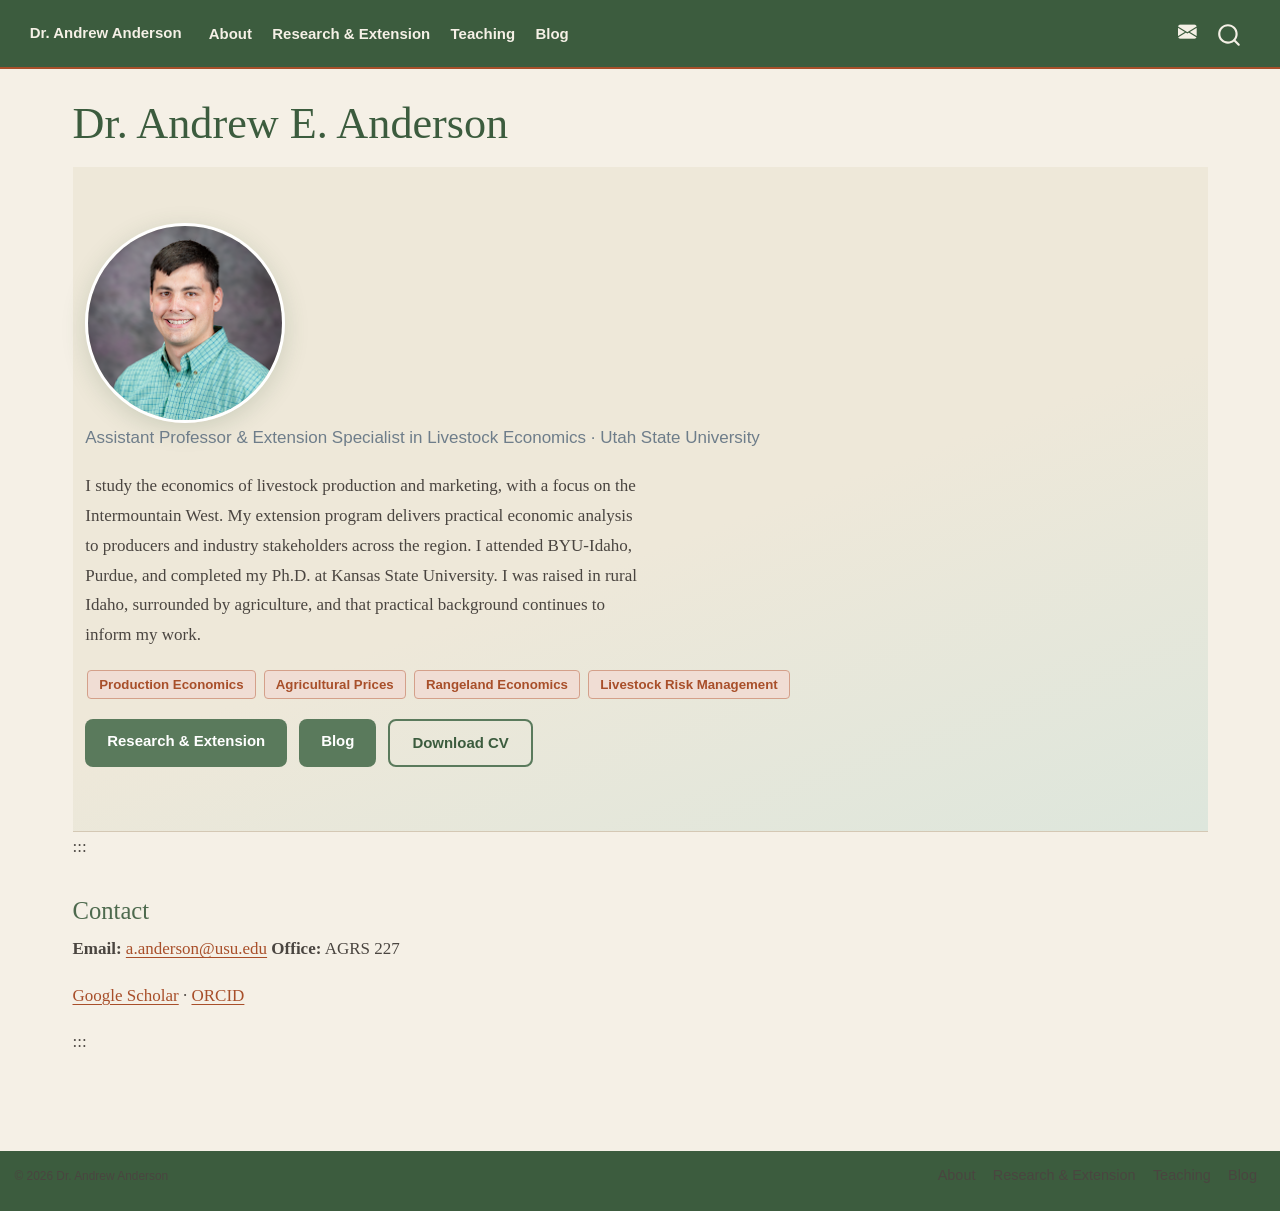
==== commit f9a23dce: "Add banner image" ====
--- a/docs/index.html
+++ b/docs/index.html
@@ -149,10 +149,13 @@
           Assistant Professor &amp; Extension Specialist in Livestock Economics · Utah State University
         </p>
         <p style="max-width:560px;">
-          I study the economics of livestock production, with a focus on beef cattle markets,
-          rangeland management, and risk management tools for cow-calf and
-          stocker operators. My extension program delivers practical economic analysis directly to
+          I study the economics of livestock production and marketing, with a focus on the Intermountain West.
+          My extension program delivers practical economic analysis to
           producers and industry stakeholders across the region.
+          
+          I attended BYU-Idaho, Purdue, and completed my Ph.D. at Kansas State University. 
+          I was raised in rural Idaho, surrounded by agriculture, and that practical background
+          continues to inform my work.
         </p>
         <div class="mb-3">
           <span class="tag">Production Economics</span>
@@ -169,33 +172,14 @@
     </div>
   </div>
 </div>
-<section id="about" class="level2">
-<h2 class="anchored" data-anchor-id="about">About</h2>
-<span class="section-label">Background</span>
-<div class="rule-accent">
-
-</div>
-<p>I am an assistant professor and extension economist in the Department of Agricultural &amp; Resource Economics at Utah State University. My work centers on the economics of livestock production and marketing across the Intermountain West.</p>
-<p>I completed my Ph.D.&nbsp;at Kansas State University, where my dissertation examined market impacts of the PRF Rainfall Index Insurance program and loss aversion among meat consumers. I was raised in rural Idaho, surrounded by agriculture, and that practical background continues to inform my everyday work.</p>
-<div class="row mt-4">
-<section id="research-extension-focus" class="level3 col-md-8">
-<h3 class="anchored" data-anchor-id="research-extension-focus">Research &amp; Extension Focus</h3>
-<ul>
-<li>Livestock market price dynamics and basis</li>
-<li>Livestock production decisions</li>
-<li>Livestock risk management</li>
-<li>Economics of rangeland improvements</li>
-</ul>
-</section>
-</div>
+<p>:::</p>
 <section id="contact" class="level3">
 <h3 class="anchored" data-anchor-id="contact">Contact</h3>
 <p><strong>Email:</strong> <a href="mailto:a.anderson@usu.edu">a.anderson@usu.edu</a> <strong>Office:</strong> AGRS 227</p>
 <p><a href="https://scholar.google.com/citations?user=sE1rhdYAAAAJ&amp;hl=en">Google Scholar</a> · <a href="https://orcid.org/0009-0000-9478-0703">ORCID</a></p>
-<p>::: :::</p>
-
-
-</section>
+<p>:::</p>
+
+
 </section>
 
 </main> <!-- /main -->
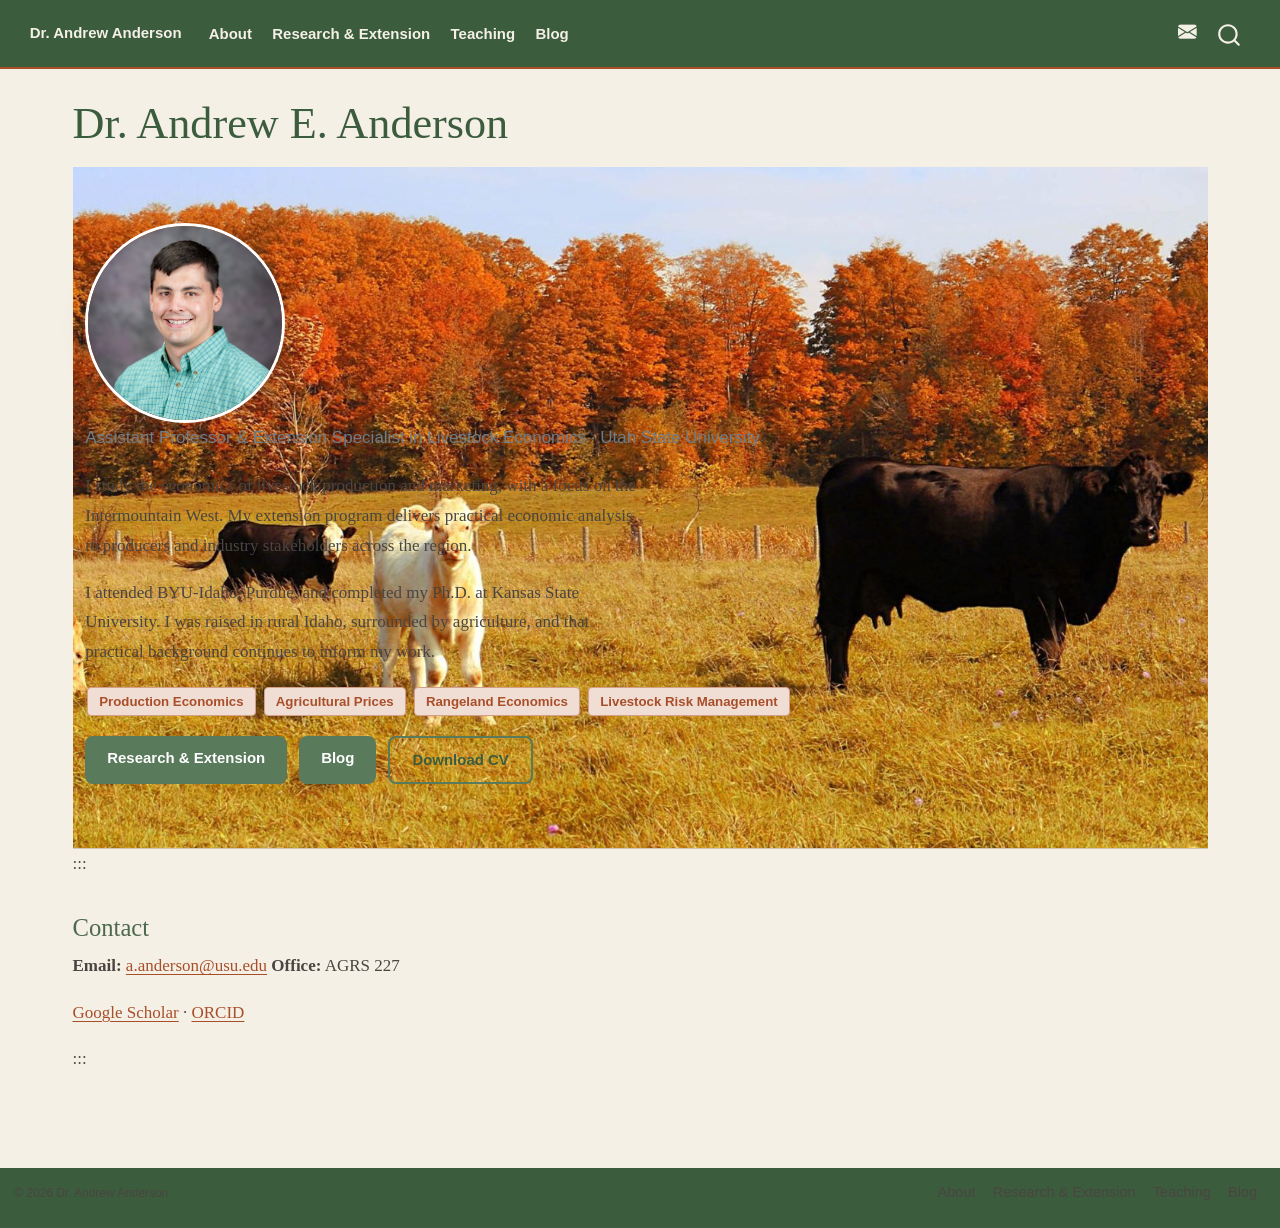
==== commit 002d74d0: "Add banner image" ====
--- a/docs/index.html
+++ b/docs/index.html
@@ -137,8 +137,8 @@
 
 
 
-<div class="hero-band">
-  <div class="container">
+<div class="hero-band" style="background-image: url('images/banner.jpg'); background-size: cover; background-position: center 40%; background-blend-mode: overlay;">
+<div class="container">
     <div class="row align-items-left g-5">
       <div class="col-md-auto text-left">
       <img src="images/Headshot.png" class="profile-photo" alt="Dr. Andrew E. Anderson">
@@ -149,13 +149,13 @@
           Assistant Professor &amp; Extension Specialist in Livestock Economics · Utah State University
         </p>
         <p style="max-width:560px;">
-          I study the economics of livestock production and marketing, with a focus on the Intermountain West.
-          My extension program delivers practical economic analysis to
-          producers and industry stakeholders across the region.
-          
-          I attended BYU-Idaho, Purdue, and completed my Ph.D. at Kansas State University. 
-          I was raised in rural Idaho, surrounded by agriculture, and that practical background
-          continues to inform my work.
+        I study the economics of livestock production and marketing, with a focus on the Intermountain West.
+        My extension program delivers practical economic analysis to producers and industry stakeholders across the region.
+        </p>
+        <p style="max-width:560px;">
+        I attended BYU-Idaho, Purdue, and completed my Ph.D. at Kansas State University.
+        I was raised in rural Idaho, surrounded by agriculture, and that practical background
+        continues to inform my work.
         </p>
         <div class="mb-3">
           <span class="tag">Production Economics</span>
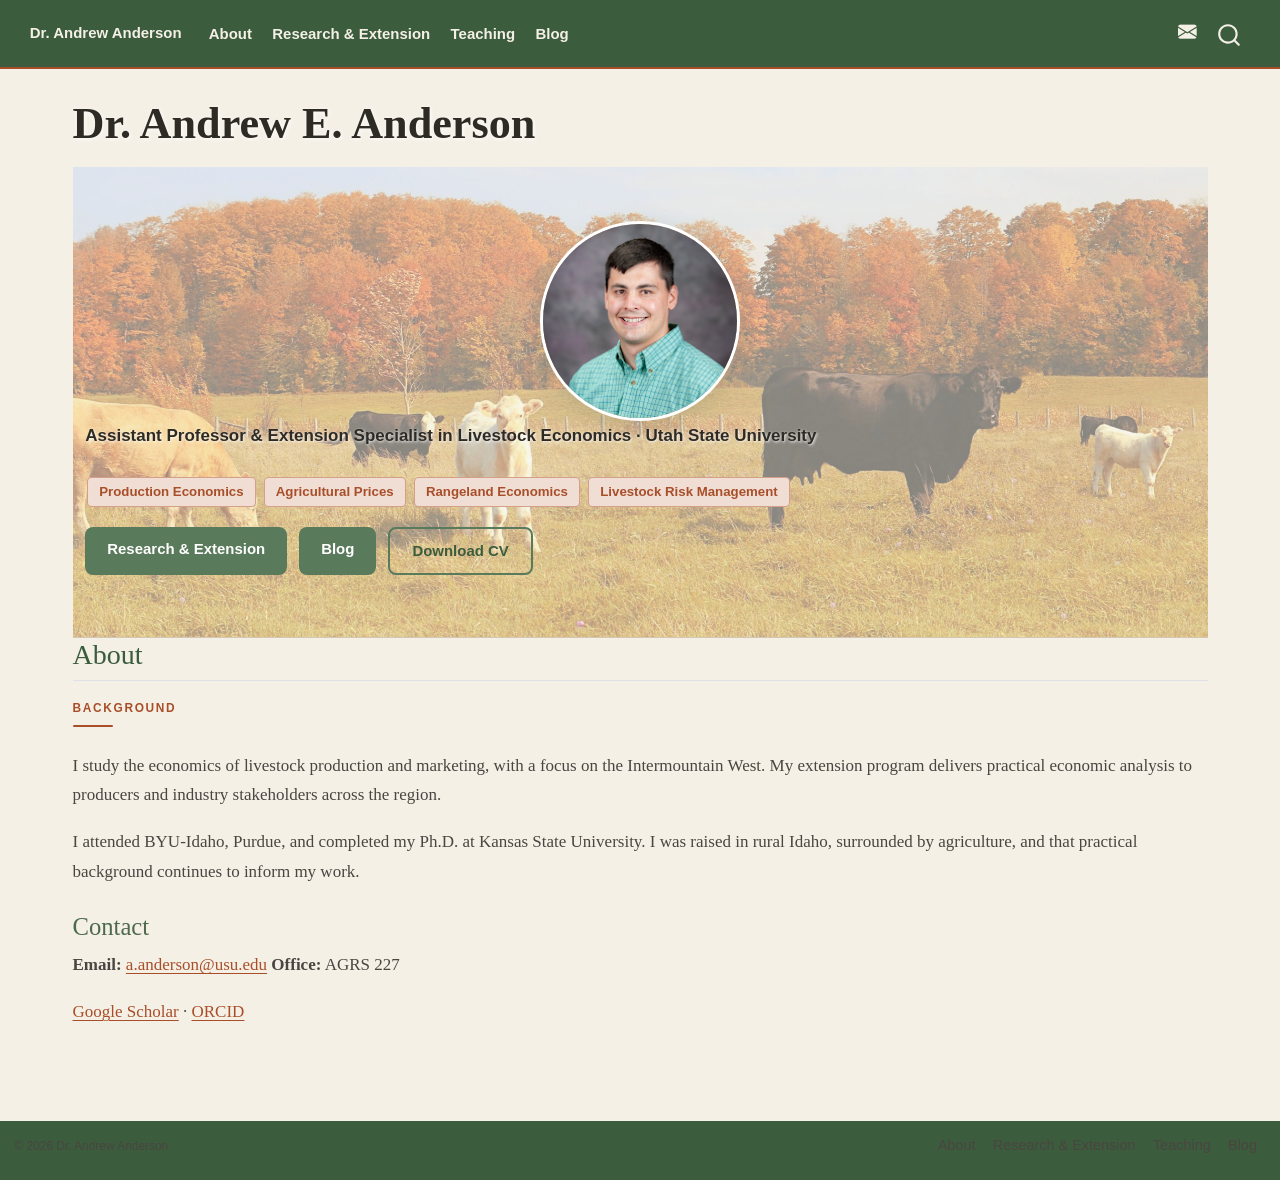
==== commit c31a7e5d: "Add banner image" ====
--- a/docs/index.html
+++ b/docs/index.html
@@ -130,32 +130,24 @@
 <!-- margin-sidebar -->
     
 <!-- main -->
-<main class="content column-page" id="quarto-document-content"><header id="title-block-header" class="quarto-title-block"><h1 style="font-size:2.6rem; color:#3c5c3e; line-height:1.15; margin-bottom:0.2rem;" class="title display-7">
+<main class="content column-page" id="quarto-document-content"><header id="title-block-header" class="quarto-title-block"><h1 style="font-size:2.6rem; color:#2e2b25; font-weight:bold; line-height:1.15; margin-bottom:0.2rem; text-shadow: 1px 1px 4px rgba(255,255,255,0.9);" class="title display-7">
           Dr. Andrew E. Anderson
         </h1></header>
 
 
 
 
-<div class="hero-band" style="background-image: url('images/banner.jpg'); background-size: cover; background-position: center 40%; background-blend-mode: overlay;">
-<div class="container">
-    <div class="row align-items-left g-5">
-      <div class="col-md-auto text-left">
-      <img src="images/Headshot.png" class="profile-photo" alt="Dr. Andrew E. Anderson">
+<div style="position:relative; background-image: url('images/banner.jpg'); background-size: cover; background-position: center 40%; padding: 54px 0 62px; border-bottom: 1px solid #d4c8b4;">
+  <div style="position:absolute; top:0; left:0; right:0; bottom:0; background: rgba(245,240,230,0.55);"></div>
+  <div class="container" style="position:relative; z-index:1;">
+    <div class="row align-items-center g-5">
+      <div class="col-md-auto text-center">
+        <img src="images/Headshot.png" class="profile-photo" alt="Dr. Andrew E. Anderson">
       </div>
       <div class="col">
         
-        <p style="font-family:Arial,sans-serif; font-size:1rem; color:#6e7d8a; margin-bottom:1.1rem;">
+        <p style="font-family:Arial,sans-serif; font-size:1rem; color:#2e2b25; font-weight:700; margin-bottom:1.4rem; text-shadow: 1px 1px 3px rgba(255,255,255,0.9);">
           Assistant Professor &amp; Extension Specialist in Livestock Economics · Utah State University
-        </p>
-        <p style="max-width:560px;">
-        I study the economics of livestock production and marketing, with a focus on the Intermountain West.
-        My extension program delivers practical economic analysis to producers and industry stakeholders across the region.
-        </p>
-        <p style="max-width:560px;">
-        I attended BYU-Idaho, Purdue, and completed my Ph.D. at Kansas State University.
-        I was raised in rural Idaho, surrounded by agriculture, and that practical background
-        continues to inform my work.
         </p>
         <div class="mb-3">
           <span class="tag">Production Economics</span>
@@ -163,23 +155,30 @@
           <span class="tag">Rangeland Economics</span>
           <span class="tag">Livestock Risk Management</span>
         </div>
-        <div style="display:flex; gap:12px; flex-wrap:wrap; margin-top:4px;">
-        <a href="./work.html" class="btn-sage">Research &amp; Extension</a>
-        <a href="./blog/index.html" class="btn-sage">Blog</a>
-        <a href="cv.pdf" class="btn-outline">Download CV</a>
+        <div style="display:flex; gap:12px; flex-wrap:wrap; margin-top:14px;">
+          <a href="./work.html" class="btn-sage">Research &amp; Extension</a>
+          <a href="./blog/index.html" class="btn-sage">Blog</a>
+          <a href="cv.pdf" class="btn-outline">Download CV</a>
         </div>
       </div>
     </div>
   </div>
 </div>
-<p>:::</p>
+<section id="about" class="level2">
+<h2 class="anchored" data-anchor-id="about">About</h2>
+<span class="section-label">Background</span>
+<div class="rule-accent">
+
+</div>
+<p>I study the economics of livestock production and marketing, with a focus on the Intermountain West. My extension program delivers practical economic analysis to producers and industry stakeholders across the region.</p>
+<p>I attended BYU-Idaho, Purdue, and completed my Ph.D.&nbsp;at Kansas State University. I was raised in rural Idaho, surrounded by agriculture, and that practical background continues to inform my work.</p>
 <section id="contact" class="level3">
 <h3 class="anchored" data-anchor-id="contact">Contact</h3>
 <p><strong>Email:</strong> <a href="mailto:a.anderson@usu.edu">a.anderson@usu.edu</a> <strong>Office:</strong> AGRS 227</p>
 <p><a href="https://scholar.google.com/citations?user=sE1rhdYAAAAJ&amp;hl=en">Google Scholar</a> · <a href="https://orcid.org/0009-0000-9478-0703">ORCID</a></p>
-<p>:::</p>
-
-
+
+
+</section>
 </section>
 
 </main> <!-- /main -->
--- a/docs/styles.css
+++ b/docs/styles.css
@@ -45,8 +45,8 @@
 
 /* ── Hero ───────────────────────────────────────────── */
 .hero-band {
-  background: linear-gradient(160deg, #eee8d9 55%, #dde6dc 100%);
-  padding: 56px 0 64px;
+  background: linear-gradient(160deg, rgba(238,232,217,0.88) 55%, rgba(221,230,220,0.88) 100%);
+  padding: 54px 0 62px;
   border-bottom: 1px solid #d4c8b4;
 }
 
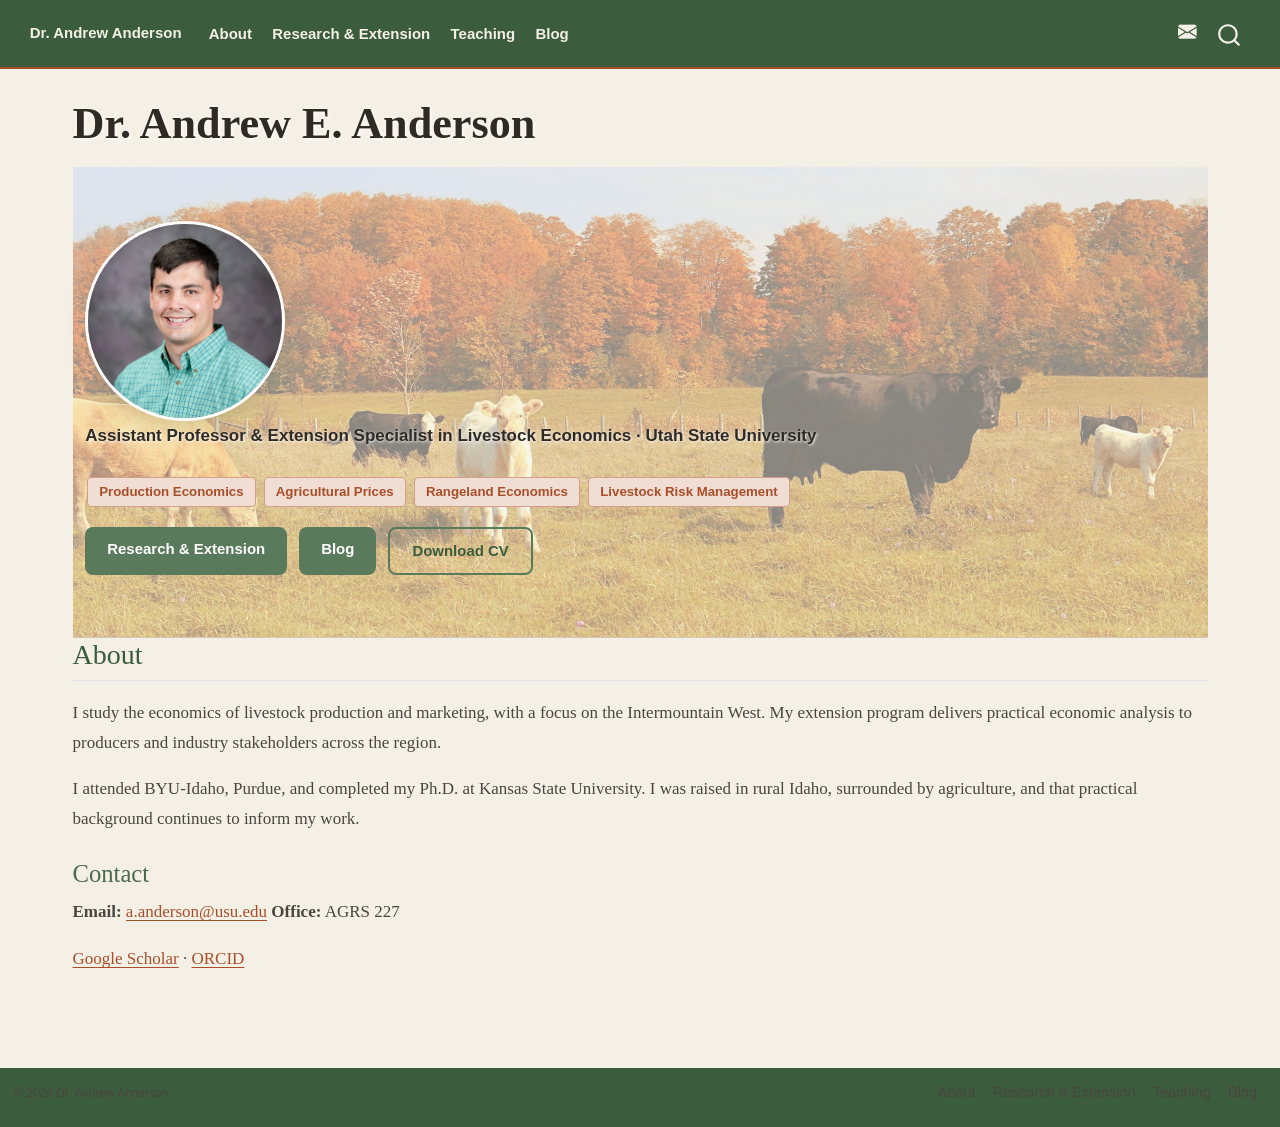
==== commit ad98a379: "Add blog post test" ====
--- a/docs/index.html
+++ b/docs/index.html
@@ -140,8 +140,8 @@
 <div style="position:relative; background-image: url('images/banner.jpg'); background-size: cover; background-position: center 40%; padding: 54px 0 62px; border-bottom: 1px solid #d4c8b4;">
   <div style="position:absolute; top:0; left:0; right:0; bottom:0; background: rgba(245,240,230,0.55);"></div>
   <div class="container" style="position:relative; z-index:1;">
-    <div class="row align-items-center g-5">
-      <div class="col-md-auto text-center">
+    <div class="row align-items-left g-5">
+      <div class="col-md-auto text-left">
         <img src="images/Headshot.png" class="profile-photo" alt="Dr. Andrew E. Anderson">
       </div>
       <div class="col">
@@ -166,10 +166,6 @@
 </div>
 <section id="about" class="level2">
 <h2 class="anchored" data-anchor-id="about">About</h2>
-<span class="section-label">Background</span>
-<div class="rule-accent">
-
-</div>
 <p>I study the economics of livestock production and marketing, with a focus on the Intermountain West. My extension program delivers practical economic analysis to producers and industry stakeholders across the region.</p>
 <p>I attended BYU-Idaho, Purdue, and completed my Ph.D.&nbsp;at Kansas State University. I was raised in rural Idaho, surrounded by agriculture, and that practical background continues to inform my work.</p>
 <section id="contact" class="level3">
--- a/docs/styles.css
+++ b/docs/styles.css
@@ -50,6 +50,7 @@
   border-bottom: 1px solid #d4c8b4;
 }
 
+
 .profile-photo {
   width: 200px; height: 200px;
   border-radius: 50%;
